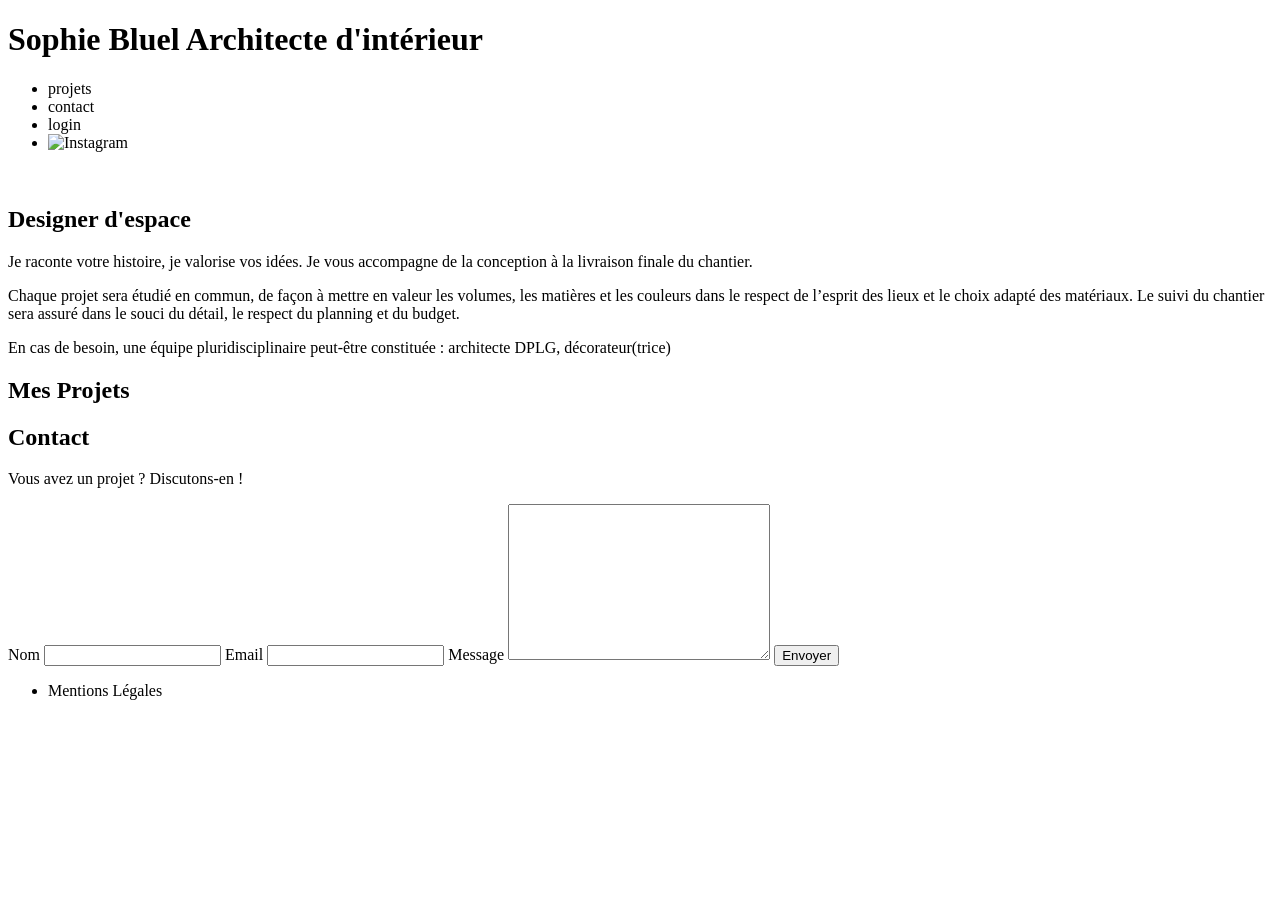
==== FrontEnd/index.html @ 3b92f410 "Suppression des travaux statiques pour affichage dynamique via l’API" ====
<!DOCTYPE html>
<html lang="fr">
<head>
	<meta charset="UTF-8">
	<title>Sophie Bluel - Architecte d'intérieur</title>
	<meta name="viewport" content="width=device-width, initial-scale=1.0">
	<link rel="preconnect" href="https://fonts.googleapis.com">
	<link rel="preconnect" href="https://fonts.gstatic.com" crossorigin>
	<link href="https://fonts.googleapis.com/css2?family=Syne:wght@700;800&family=Work+Sans&display=swap" rel="stylesheet">
	<meta name="description" content="">
	<link rel="stylesheet" href="./assets/style.css">
</head>
<body>
<header>
	<h1>Sophie Bluel <span>Architecte d'intérieur</span></h1>
	<nav>
		<ul>
			<li>projets</li>
			<li>contact</li>
			<li>login</li>
			<li><img src="./assets/icons/instagram.png" alt="Instagram"></li>
		</ul>
	</nav>
</header>
<main>
	<section id="introduction">
		<figure>
			<img src="./assets/images/sophie-bluel.png" alt="">
		</figure>
		<article>
			<h2>Designer d'espace</h2>
			<p>Je raconte votre histoire, je valorise vos idées. Je vous accompagne de la conception à la livraison finale du chantier.</p>
			<p>Chaque projet sera étudié en commun, de façon à mettre en valeur les volumes, les matières et les couleurs dans le respect de l’esprit des lieux et le choix adapté des matériaux. Le suivi du chantier sera assuré dans le souci du détail, le respect du planning et du budget.</p>
			<p>En cas de besoin, une équipe pluridisciplinaire peut-être constituée : architecte DPLG, décorateur(trice)</p>
		</article>
	</section>
	<section id="portfolio">
		<h2>Mes Projets</h2>
		<div class="gallery"></div>
	</section>
	<section id="contact">
		<h2>Contact</h2>
		<p>Vous avez un projet ? Discutons-en !</p>
		<form action="#" method="post">
			<label for="name">Nom</label>
			<input type="text" name="name" id="name">
			<label for="email">Email</label>
			<input type="email" name="email" id="email">
			<label for="message">Message</label>
			<textarea name="message" id="message" cols="30" rows="10"></textarea>
			<input type="submit" value="Envoyer">
		</form>
	</section>
</main>

<footer>
	<nav>
		<ul>
			<li>Mentions Légales</li>
		</ul>
	</nav>
</footer>
<script src="./assets/script.js"></script>
</body>
</html>
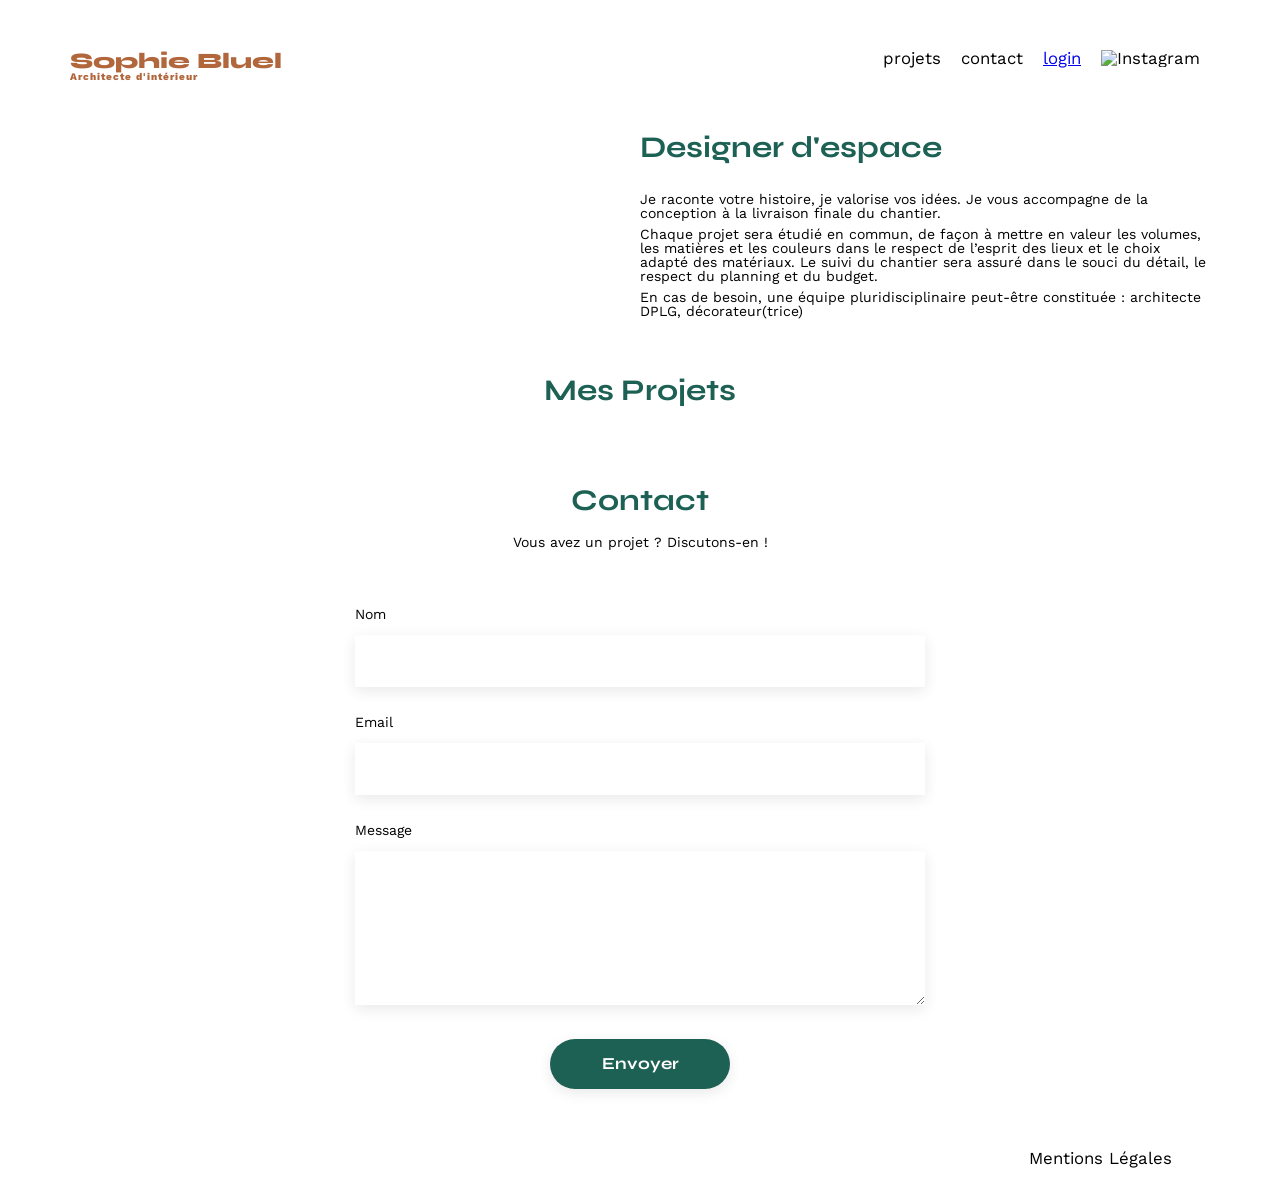
==== commit cc3a9bde: "Ajout du lien vers la page de connexion - Transformation du texte 'login' en lien hypertexte  - Poin" ====
--- a/FrontEnd/index.html
+++ b/FrontEnd/index.html
@@ -17,7 +17,7 @@
 		<ul>
 			<li>projets</li>
 			<li>contact</li>
-			<li>login</li>
+			<li><a href="login.html">login </a></li>
 			<li><img src="./assets/icons/instagram.png" alt="Instagram"></li>
 		</ul>
 	</nav>
--- a/FrontEnd/assets/style.css
+++ b/FrontEnd/assets/style.css
@@ -0,0 +1,236 @@
+/* http://meyerweb.com/eric/tools/css/reset/
+   v2.0 | 20110126
+   License: none (public domain)
+*/
+
+html, body, div, span, applet, object, iframe,
+h1, h2, h3, h4, h5, h6, p, blockquote, pre,
+a, abbr, acronym, address, big, cite, code,
+del, dfn, em, img, ins, kbd, q, s, samp,
+small, strike, strong, sub, sup, tt, var,
+b, u, i, center,
+dl, dt, dd, ol, ul, li,
+fieldset, form, label, legend,
+table, caption, tbody, tfoot, thead, tr, th, td,
+article, aside, canvas, details, embed,
+figure, figcaption, footer, header, hgroup,
+menu, nav, output, ruby, section, summary,
+time, mark, audio, video {
+	margin: 0;
+	padding: 0;
+	border: 0;
+	font-size: 100%;
+	font: inherit;
+	vertical-align: baseline;
+}
+
+/* HTML5 display-role reset for older browsers */
+article, aside, details, figcaption, figure,
+footer, header, hgroup, menu, nav, section {
+	display: block;
+}
+
+body {
+	line-height: 1;
+}
+
+ol, ul {
+	list-style: none;
+}
+
+blockquote, q {
+	quotes: none;
+}
+
+blockquote:before, blockquote:after,
+q:before, q:after {
+	content: '';
+	content: none;
+}
+
+table {
+	border-collapse: collapse;
+	border-spacing: 0;
+}
+
+/** end reset css**/
+body {
+	max-width: 1140px;
+	margin:auto;
+	font-family: 'Work Sans' ;
+	font-size: 14px;
+}
+
+header {
+	display: flex;
+	justify-content: space-between;
+	margin: 50px 0
+}
+
+section {
+	margin: 50px 0
+}
+
+h1 {
+	display: flex;
+	flex-direction: column;
+	font-family: 'Syne';
+	font-size: 22px;
+	font-weight: 800;
+	color: #B1663C
+}
+
+h1 > span {
+	font-family: 'Work Sans';
+	font-size:10px;
+	letter-spacing: 0.1em;
+}
+
+h2 {
+	font-family: 'Syne';
+	font-weight: 700;
+	font-size: 30px;
+	color: #1D6154
+}
+
+nav ul {
+	display: flex;
+	align-items: center;
+	list-style-type: none;
+}
+
+nav li {
+	padding: 0 10px;
+	font-size: 1.2em;
+}
+
+li:hover {
+	color: #B1663C;
+}
+
+#introduction {
+	display: flex;
+	align-items: center;
+}
+
+#introduction figure {
+	flex: 1
+}
+
+#introduction img {
+	display: block;
+	margin: auto;
+	width: 80%;
+}
+
+#introduction article {
+	flex: 1
+}
+
+#introduction h2 {
+	margin-bottom: 1em;
+}
+
+#introduction p {
+	margin-bottom: 0.5em;
+}
+
+#portfolio h2 {
+	text-align: center;
+	margin-bottom: 1em;
+}
+
+.filters {
+	display: flex;
+	flex-direction: row;
+	justify-content: center;
+	gap: 10px;
+	margin-bottom: 40px;
+}
+
+.filter-btn {
+	display: flex;
+	align-items: center;
+	text-align: center;
+	font-family: 'Syne';
+	font-weight: 700;
+	font-size: 16px;
+	color: #1D6454;
+	background-color: white;
+	border: solid 1px #1D6154;
+	border-radius: 60px;
+	height: 37px;
+	padding : 15px 20px;
+	cursor: pointer;
+}
+
+.filter-btn:active {
+	background-color: #1D6154;
+	color: white;
+}
+
+.gallery {
+	width: 100%;
+	display: grid;
+	grid-template-columns: 1fr 1fr 1fr;
+	grid-column-gap: 20px;
+	grid-row-gap: 20px;
+}
+
+.gallery img {
+	width: 100%;
+}
+
+#contact {
+	width: 50%;
+	margin: auto;
+}
+
+#contact > * {
+	text-align: center;
+}
+
+#contact h2 {
+	margin-bottom: 20px;
+}
+
+#contact form {
+	text-align: left;
+	margin-top:30px;
+	display: flex;
+	flex-direction: column;
+}
+
+#contact input {
+	height: 50px;
+	font-size: 1.2em;
+	border: none;
+	box-shadow: 0px 4px 14px rgba(0, 0, 0, 0.09);
+}
+
+#contact label {
+	margin: 2em 0 1em 0;
+}
+
+#contact textarea {
+	border: none;
+	box-shadow: 0px 4px 14px rgba(0, 0, 0, 0.09);
+}
+
+input[type="submit"] {
+	font-family: 'Syne';
+	font-weight: 700;
+	color: white;
+	background-color: #1D6154;
+	margin : 2em auto ;
+	width: 180px;
+	text-align: center;
+	border-radius: 60px ;
+}
+
+footer nav ul {
+	display: flex;
+	justify-content: flex-end;
+	margin: 2em
+}
+
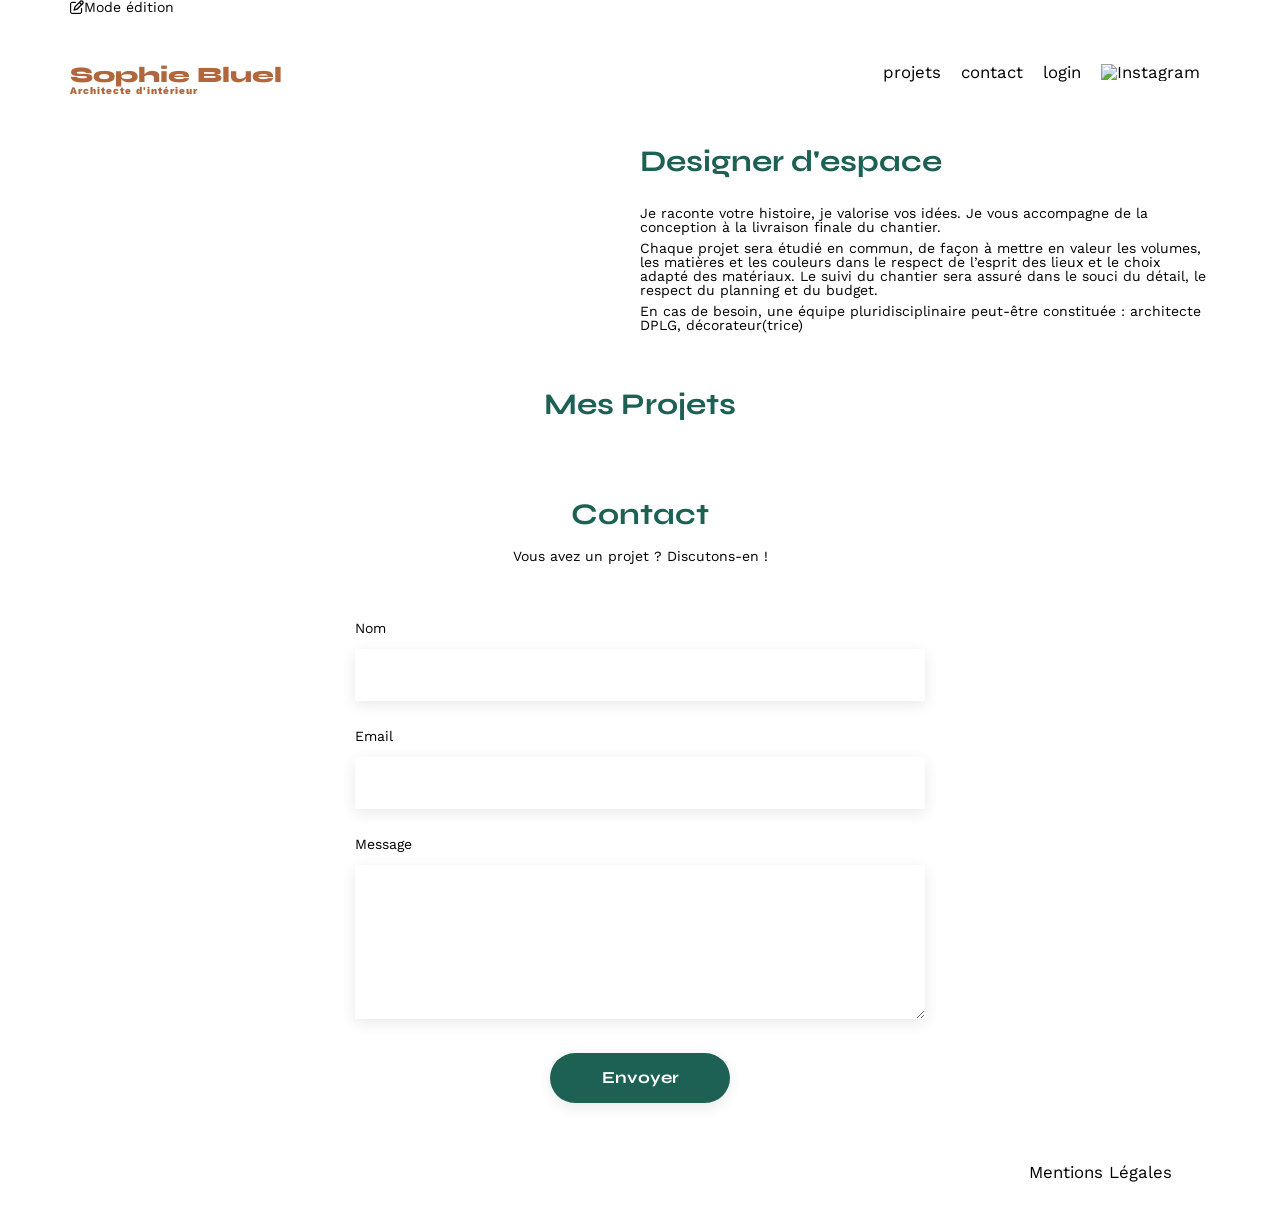
==== commit b4b4f033: "Ajout du mode édition et gestion de l’état connecté sur la page d’accueil" ====
--- a/FrontEnd/index.html
+++ b/FrontEnd/index.html
@@ -6,18 +6,25 @@
 	<meta name="viewport" content="width=device-width, initial-scale=1.0">
 	<link rel="preconnect" href="https://fonts.googleapis.com">
 	<link rel="preconnect" href="https://fonts.gstatic.com" crossorigin>
+	<link rel="stylesheet" href="https://cdnjs.cloudflare.com/ajax/libs/font-awesome/6.2.1/css/all.min.css">
 	<link href="https://fonts.googleapis.com/css2?family=Syne:wght@700;800&family=Work+Sans&display=swap" rel="stylesheet">
 	<meta name="description" content="">
 	<link rel="stylesheet" href="./assets/style.css">
 </head>
+
 <body>
+
+<div class="banner-edition">
+	<p><i class="fa-regular fa-pen-to-square"></i>Mode édition</p>
+</div>
+
 <header>
 	<h1>Sophie Bluel <span>Architecte d'intérieur</span></h1>
 	<nav>
 		<ul>
 			<li>projets</li>
 			<li>contact</li>
-			<li><a href="login.html">login </a></li>
+			<li><a href="login.html" id="login-link">login </a></li>
 			<li><img src="./assets/icons/instagram.png" alt="Instagram"></li>
 		</ul>
 	</nav>
--- a/FrontEnd/assets/style.css
+++ b/FrontEnd/assets/style.css
@@ -108,6 +108,17 @@
 	color: #B1663C;
 }
 
+nav li a {
+	text-decoration: none;
+	color: inherit;
+}
+
+.nav-login li:hover {
+	font-weight: 600;
+	color: inherit;
+	cursor: pointer;
+}
+
 #introduction {
 	display: flex;
 	align-items: center;
@@ -181,22 +192,33 @@
 	width: 100%;
 }
 
-#contact {
+#contact,
+#connection {
 	width: 50%;
 	margin: auto;
 }
 
-#contact > * {
-	text-align: center;
-}
-
-#contact h2 {
+#contact,
+#connection > * {
+	text-align: center;
+}
+
+#contact h2,
+#connection h2 {
 	margin-bottom: 20px;
 }
 
 #contact form {
 	text-align: left;
-	margin-top:30px;
+	margin-top: 30px;
+	display: flex;
+	flex-direction: column;
+}
+
+#connection form {
+	text-align: left;
+	align-items: center;
+	margin-top: 30px;
 	display: flex;
 	flex-direction: column;
 }
@@ -208,8 +230,29 @@
 	box-shadow: 0px 4px 14px rgba(0, 0, 0, 0.09);
 }
 
+#connection input {
+	width: 380px;
+	height: 50px;
+	font-size: 1.2em;
+	border: none;
+	box-shadow: 0px 4px 14px rgba(0, 0, 0, 0.09);
+}
+
 #contact label {
 	margin: 2em 0 1em 0;
+}
+
+#connection label {
+    margin: 2em 0 1em 0;
+	width: 380px;
+    text-align: left;
+}
+
+#connection p {
+	text-decoration: underline;
+	font-weight: 500;
+	text-align: center;
+	cursor: pointer;
 }
 
 #contact textarea {
@@ -222,10 +265,14 @@
 	font-weight: 700;
 	color: white;
 	background-color: #1D6154;
-	margin : 2em auto ;
+	margin : 2em auto;
 	width: 180px;
 	text-align: center;
-	border-radius: 60px ;
+	border-radius: 60px;
+}
+
+#connection input[type="submit"] {
+    width: 180px;
 }
 
 footer nav ul {
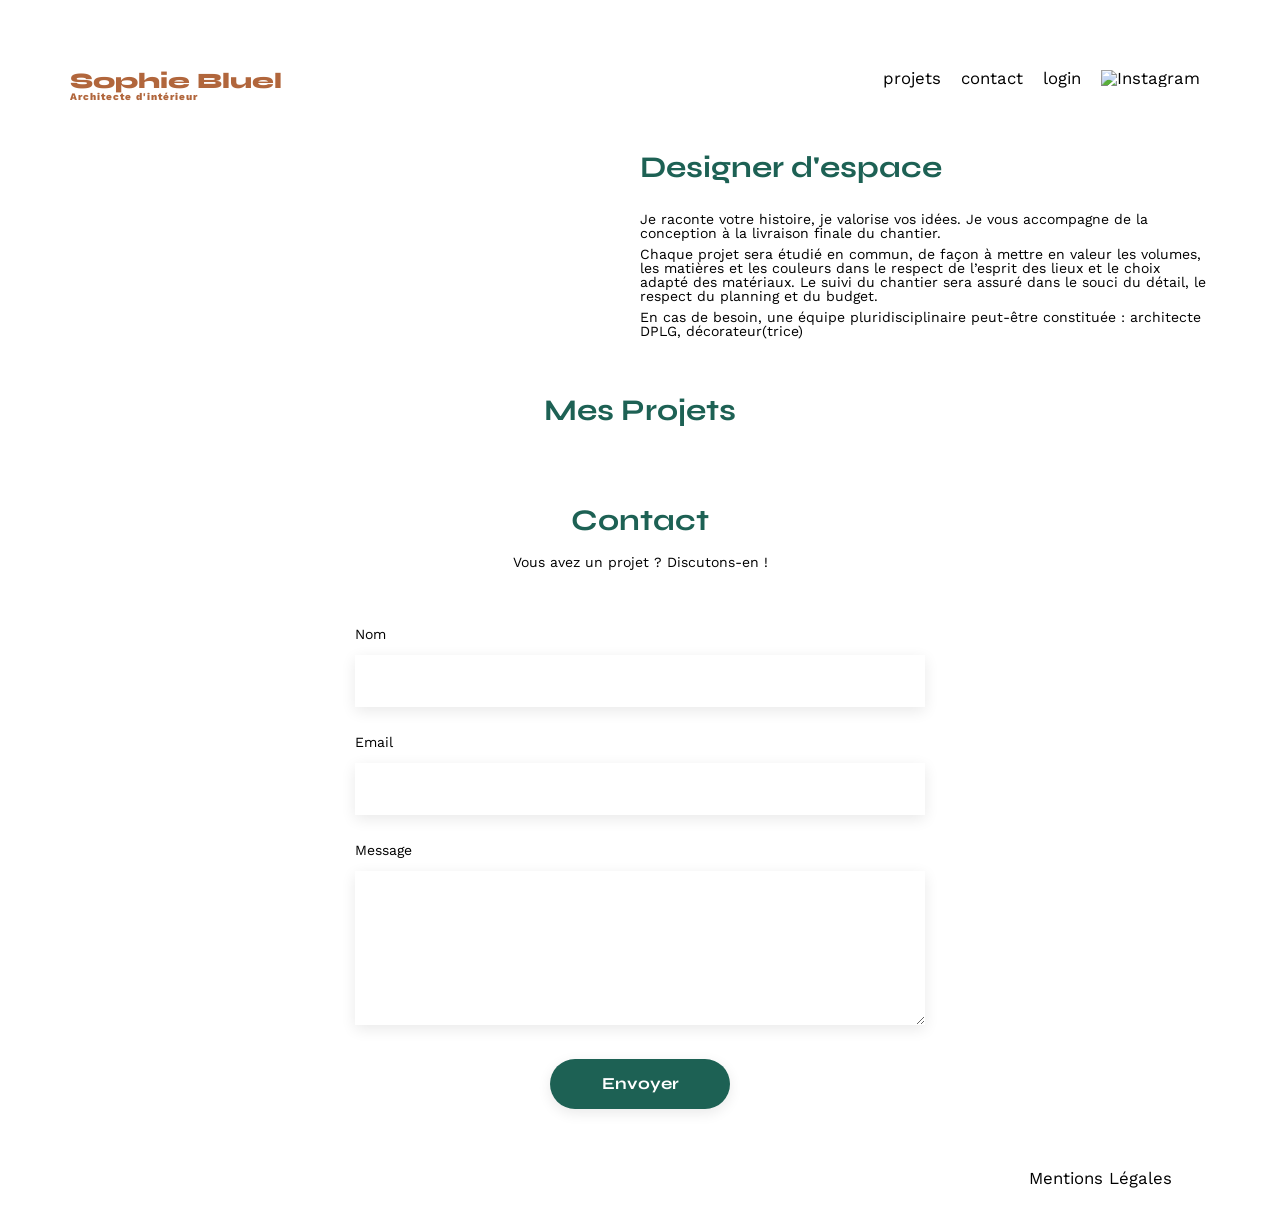
==== commit 90d19b75: "Mise en place de la modale avec galerie et navigation" ====
--- a/FrontEnd/index.html
+++ b/FrontEnd/index.html
@@ -67,6 +67,12 @@
 		</ul>
 	</nav>
 </footer>
+
+<aside id="modal-container" class="modal">
+    <div class="modal-wrapper">
+        </div>
+</aside>
+
 <script src="./assets/script.js"></script>
 </body>
 </html>
--- a/FrontEnd/assets/style.css
+++ b/FrontEnd/assets/style.css
@@ -54,11 +54,32 @@
 }
 
 /** end reset css**/
+
 body {
+	padding-top: 20px;
 	max-width: 1140px;
-	margin:auto;
-	font-family: 'Work Sans' ;
+	margin: auto;
+	font-family: 'Work Sans';
 	font-size: 14px;
+}
+
+.banner-edition {
+	position: fixed;
+	top: 0;
+	left: 0;
+	width: 100%;
+	justify-content: center;
+    height: 59px;
+	display: none;
+    background-color: black;
+    color: white;
+	font-size: 16px;
+}
+
+.banner-edition p {
+	display: flex;
+    align-items: center;
+    gap: 10px;
 }
 
 header {
@@ -147,8 +168,21 @@
 }
 
 #portfolio h2 {
+	display: flex;
+	align-items: center;
+    justify-content: center;
 	text-align: center;
 	margin-bottom: 1em;
+	gap: 20px;
+}
+
+.modify-link {
+    font-family: 'Work Sans';
+    font-weight: 400;
+    font-size: 14px;
+    color: black;
+    text-decoration: none;
+    cursor: pointer;
 }
 
 .filters {
@@ -175,7 +209,7 @@
 	cursor: pointer;
 }
 
-.filter-btn:active {
+.filter-btn.active {
 	background-color: #1D6154;
 	color: white;
 }
@@ -190,6 +224,129 @@
 
 .gallery img {
 	width: 100%;
+}
+
+/* MODALE */
+
+#modal-container {
+    position: fixed;
+    top: 0;
+    left: 0;
+    width: 100%; 
+    height: 100%;
+    background-color: rgba(0, 0, 0, 0.3);
+    display: none;
+    align-items: center;
+    justify-content: center;
+}
+
+.modal-wrapper {
+    background-color: white;
+    width: 630px;
+    height: 688px;
+    border-radius: 10px;
+	padding: 60px 0;
+    position: relative;
+    display: flex;
+	flex-direction: column;
+	align-items: center;
+}
+
+.modal-gallery-content {
+    display: flex;
+    flex-wrap: wrap; 
+    gap: 20px 9px;   
+    width: 420px;
+}
+
+.modal-figure {
+    position: relative;
+    width: 76px; 
+    height: 102px;
+}
+
+.modal-figure img {
+    width: 100%; 
+	height: 100%;
+	object-fit: cover;
+}
+
+.trash-icon {
+    position: absolute;
+    top: 6px;
+    right: 6px;
+    background-color: black;
+    color: white;
+    width: 17px;
+    height: 17px;
+	border-radius: 2px;
+    font-size: 9px;
+    display: flex;
+    align-items: center;
+    justify-content: center;
+    cursor: pointer;
+}
+
+.modal-wrapper h3 {
+    text-align: center;
+    font-size: 26px;
+	font-weight: 400;
+	margin: 0 0 45px 0;
+}
+
+.modal-wrapper hr {
+    width: 420px;
+	border: none;
+    border-top: 1px solid #B3B3B3;
+    margin: 45px 0 35px 0;
+}
+
+.btn-add-photo {
+    background-color: #1D6154;
+    color: white;
+    border: none;
+    border-radius: 60px;
+    padding: 10px 60px;
+    font-family: 'Syne', sans-serif;
+    font-weight: 700;
+    cursor: pointer;
+	display: block;
+	margin: 0 auto;
+}
+
+.modal-nav {
+	position: absolute;
+    top: 26px;
+	left: 30px;
+    right: 30px;
+    display: flex;
+	justify-content: space-between;
+    align-items: center;
+}
+
+.modal-return, .modal-close {
+	background: none;
+    border: none;
+    font-size: 20px;
+    color: black;
+    cursor: pointer;
+    padding: 0;
+    display: flex;
+    align-items: center;
+    justify-content: center;
+}
+
+/* Style temporaire pour le formulaire d'ajout */
+#modal-form-container {
+    display: flex;
+    flex-direction: column;
+    align-items: center;
+    justify-content: center;
+    flex-grow: 1;
+}
+
+.modal-close {
+    margin-left: auto;
 }
 
 #contact,
@@ -269,6 +426,7 @@
 	width: 180px;
 	text-align: center;
 	border-radius: 60px;
+	cursor: pointer;
 }
 
 #connection input[type="submit"] {
